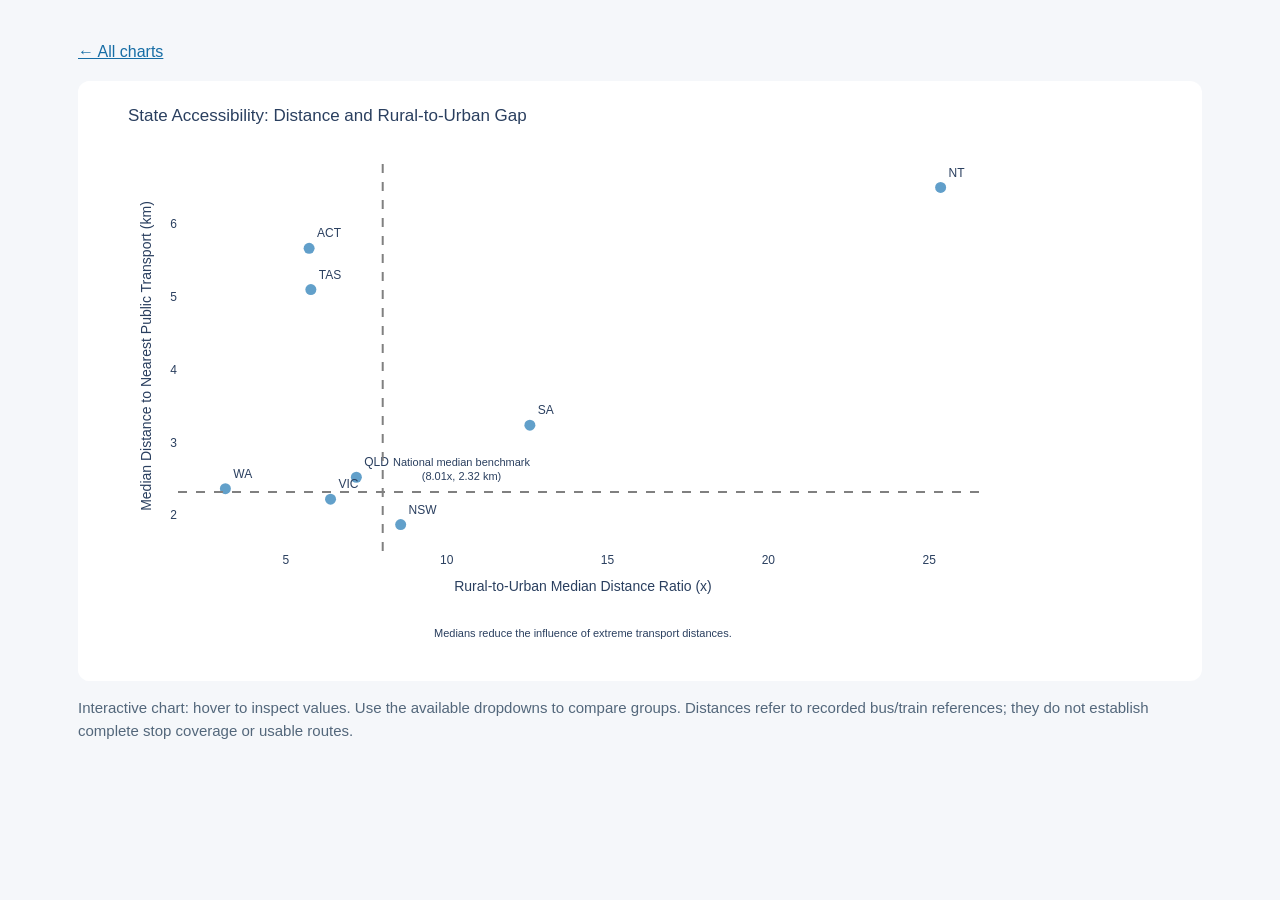
==== docs/charts/accessibility-scatter.html @ 6d8f4929 "Publish education services analysis and interactive charts" ====
<!doctype html><html lang="en"><head><meta charset="utf-8"><meta name="viewport" content="width=device-width,initial-scale=1"><title>State Accessibility: Distance and Rural-to-Urban Gap</title><link rel="stylesheet" href="../assets/style.css"></head><body><main><a class="back" href="../index.html">← All charts</a><div class="chart"><div style="height:600px; width:1000px;">                        <script>window.PlotlyConfig = {MathJaxConfig: 'local'};</script>
        <script charset="utf-8" src="../assets/plotly.min.js"></script>                <div id="chart-accessibility-scatter" class="plotly-graph-div" style="height:100%; width:100%;"></div>            <script>                window.PLOTLYENV=window.PLOTLYENV || {};                                if (document.getElementById("chart-accessibility-scatter")) {                    Plotly.newPlot(                        "chart-accessibility-scatter",                        [{"customdata":[[5.598661384284855,32.05470467044366],[1.72886558281608,14.818991274813202],[3.70512759419602,93.94276125212664],[2.375925177676379,17.092666178832708],[2.7467879865934455,34.57516685612354],[4.250491281127837,24.566379255124268],[2.054622297978275,13.1324042395245],[2.323943225661242,7.2570419828752595]],"hovertemplate":"\u003cb\u003e%{text}\u003c\u002fb\u003e\u003cbr\u003eRural\u002fUrban median distance: %{x:.2f}x\u003cbr\u003eState median distance: %{y:.2f} km\u003cbr\u003eUrban median: %{customdata[0]:.2f} km\u003cbr\u003eRural median: %{customdata[1]:.2f} km\u003cextra\u003e\u003c\u002fextra\u003e","marker":{"color":"#1f77b4","opacity":0.7,"size":11},"mode":"markers+text","text":["ACT","NSW","NT","QLD","SA","TAS","VIC","WA"],"textposition":"top right","x":[5.725423002080374,8.571511528776655,25.354797875054395,7.194109620720082,12.58749019759749,5.779656427999014,6.391639111697871,3.122727742546456],"y":[5.66989891655861,1.8705065362159883,6.507589477543437,2.521788123602661,3.2382762628538853,5.102298257608268,2.2199297421271664,2.3642799251367133],"type":"scatter"}],                        {"annotations":[{"bgcolor":"white","font":{"size":11},"showarrow":false,"text":"National median benchmark\u003cbr\u003e(8.01x, 2.32 km)","x":8.013012361041234,"xanchor":"left","xshift":8,"y":2.31853323426257,"yanchor":"bottom","yshift":8},{"font":{"size":11},"showarrow":false,"text":"Medians reduce the influence of extreme transport distances.","x":0.5,"xref":"paper","y":-0.23,"yref":"paper"}],"height":600,"margin":{"b":130,"l":100,"r":90,"t":80},"shapes":[{"line":{"color":"gray","dash":"dash"},"type":"line","x0":8.013012361041234,"x1":8.013012361041234,"xref":"x","y0":0,"y1":1,"yref":"y domain"},{"line":{"color":"gray","dash":"dash"},"type":"line","x0":0,"x1":1,"xref":"x domain","y0":2.31853323426257,"y1":2.31853323426257,"yref":"y"}],"showlegend":false,"template":{"data":{"barpolar":[{"marker":{"line":{"color":"white","width":0.5},"pattern":{"fillmode":"overlay","size":10,"solidity":0.2}},"type":"barpolar"}],"bar":[{"error_x":{"color":"#2a3f5f"},"error_y":{"color":"#2a3f5f"},"marker":{"line":{"color":"white","width":0.5},"pattern":{"fillmode":"overlay","size":10,"solidity":0.2}},"type":"bar"}],"carpet":[{"aaxis":{"endlinecolor":"#2a3f5f","gridcolor":"#C8D4E3","linecolor":"#C8D4E3","minorgridcolor":"#C8D4E3","startlinecolor":"#2a3f5f"},"baxis":{"endlinecolor":"#2a3f5f","gridcolor":"#C8D4E3","linecolor":"#C8D4E3","minorgridcolor":"#C8D4E3","startlinecolor":"#2a3f5f"},"type":"carpet"}],"choropleth":[{"colorbar":{"outlinewidth":0,"ticks":""},"type":"choropleth"}],"contourcarpet":[{"colorbar":{"outlinewidth":0,"ticks":""},"type":"contourcarpet"}],"contour":[{"colorbar":{"outlinewidth":0,"ticks":""},"colorscale":[[0,"#0d0887"],[0.1111111111111111,"#46039f"],[0.2222222222222222,"#7201a8"],[0.3333333333333333,"#9c179e"],[0.4444444444444444,"#bd3786"],[0.5555555555555556,"#d8576b"],[0.6666666666666666,"#ed7953"],[0.7777777777777778,"#fb9f3a"],[0.8888888888888888,"#fdca26"],[1,"#f0f921"]],"type":"contour"}],"heatmap":[{"colorbar":{"outlinewidth":0,"ticks":""},"colorscale":[[0,"#0d0887"],[0.1111111111111111,"#46039f"],[0.2222222222222222,"#7201a8"],[0.3333333333333333,"#9c179e"],[0.4444444444444444,"#bd3786"],[0.5555555555555556,"#d8576b"],[0.6666666666666666,"#ed7953"],[0.7777777777777778,"#fb9f3a"],[0.8888888888888888,"#fdca26"],[1,"#f0f921"]],"type":"heatmap"}],"histogram2dcontour":[{"colorbar":{"outlinewidth":0,"ticks":""},"colorscale":[[0,"#0d0887"],[0.1111111111111111,"#46039f"],[0.2222222222222222,"#7201a8"],[0.3333333333333333,"#9c179e"],[0.4444444444444444,"#bd3786"],[0.5555555555555556,"#d8576b"],[0.6666666666666666,"#ed7953"],[0.7777777777777778,"#fb9f3a"],[0.8888888888888888,"#fdca26"],[1,"#f0f921"]],"type":"histogram2dcontour"}],"histogram2d":[{"colorbar":{"outlinewidth":0,"ticks":""},"colorscale":[[0,"#0d0887"],[0.1111111111111111,"#46039f"],[0.2222222222222222,"#7201a8"],[0.3333333333333333,"#9c179e"],[0.4444444444444444,"#bd3786"],[0.5555555555555556,"#d8576b"],[0.6666666666666666,"#ed7953"],[0.7777777777777778,"#fb9f3a"],[0.8888888888888888,"#fdca26"],[1,"#f0f921"]],"type":"histogram2d"}],"histogram":[{"marker":{"pattern":{"fillmode":"overlay","size":10,"solidity":0.2}},"type":"histogram"}],"mesh3d":[{"colorbar":{"outlinewidth":0,"ticks":""},"type":"mesh3d"}],"parcoords":[{"line":{"colorbar":{"outlinewidth":0,"ticks":""}},"type":"parcoords"}],"pie":[{"automargin":true,"type":"pie"}],"scatter3d":[{"line":{"colorbar":{"outlinewidth":0,"ticks":""}},"marker":{"colorbar":{"outlinewidth":0,"ticks":""}},"type":"scatter3d"}],"scattercarpet":[{"marker":{"colorbar":{"outlinewidth":0,"ticks":""}},"type":"scattercarpet"}],"scattergeo":[{"marker":{"colorbar":{"outlinewidth":0,"ticks":""}},"type":"scattergeo"}],"scattergl":[{"marker":{"colorbar":{"outlinewidth":0,"ticks":""}},"type":"scattergl"}],"scattermap":[{"marker":{"colorbar":{"outlinewidth":0,"ticks":""}},"type":"scattermap"}],"scatterpolargl":[{"marker":{"colorbar":{"outlinewidth":0,"ticks":""}},"type":"scatterpolargl"}],"scatterpolar":[{"marker":{"colorbar":{"outlinewidth":0,"ticks":""}},"type":"scatterpolar"}],"scatter":[{"fillpattern":{"fillmode":"overlay","size":10,"solidity":0.2},"type":"scatter"}],"scatterternary":[{"marker":{"colorbar":{"outlinewidth":0,"ticks":""}},"type":"scatterternary"}],"surface":[{"colorbar":{"outlinewidth":0,"ticks":""},"colorscale":[[0,"#0d0887"],[0.1111111111111111,"#46039f"],[0.2222222222222222,"#7201a8"],[0.3333333333333333,"#9c179e"],[0.4444444444444444,"#bd3786"],[0.5555555555555556,"#d8576b"],[0.6666666666666666,"#ed7953"],[0.7777777777777778,"#fb9f3a"],[0.8888888888888888,"#fdca26"],[1,"#f0f921"]],"type":"surface"}],"table":[{"cells":{"fill":{"color":"#EBF0F8"},"line":{"color":"white"}},"header":{"fill":{"color":"#C8D4E3"},"line":{"color":"white"}},"type":"table"}]},"layout":{"annotationdefaults":{"arrowcolor":"#2a3f5f","arrowhead":0,"arrowwidth":1},"autotypenumbers":"strict","coloraxis":{"colorbar":{"outlinewidth":0,"ticks":""}},"colorscale":{"diverging":[[0,"#8e0152"],[0.1,"#c51b7d"],[0.2,"#de77ae"],[0.3,"#f1b6da"],[0.4,"#fde0ef"],[0.5,"#f7f7f7"],[0.6,"#e6f5d0"],[0.7,"#b8e186"],[0.8,"#7fbc41"],[0.9,"#4d9221"],[1,"#276419"]],"sequential":[[0,"#0d0887"],[0.1111111111111111,"#46039f"],[0.2222222222222222,"#7201a8"],[0.3333333333333333,"#9c179e"],[0.4444444444444444,"#bd3786"],[0.5555555555555556,"#d8576b"],[0.6666666666666666,"#ed7953"],[0.7777777777777778,"#fb9f3a"],[0.8888888888888888,"#fdca26"],[1,"#f0f921"]],"sequentialminus":[[0,"#0d0887"],[0.1111111111111111,"#46039f"],[0.2222222222222222,"#7201a8"],[0.3333333333333333,"#9c179e"],[0.4444444444444444,"#bd3786"],[0.5555555555555556,"#d8576b"],[0.6666666666666666,"#ed7953"],[0.7777777777777778,"#fb9f3a"],[0.8888888888888888,"#fdca26"],[1,"#f0f921"]]},"colorway":["#636efa","#EF553B","#00cc96","#ab63fa","#FFA15A","#19d3f3","#FF6692","#B6E880","#FF97FF","#FECB52"],"font":{"color":"#2a3f5f"},"geo":{"bgcolor":"white","lakecolor":"white","landcolor":"white","showlakes":true,"showland":true,"subunitcolor":"#C8D4E3"},"hoverlabel":{"align":"left"},"hovermode":"closest","paper_bgcolor":"white","plot_bgcolor":"white","polar":{"angularaxis":{"gridcolor":"#EBF0F8","linecolor":"#EBF0F8","ticks":""},"bgcolor":"white","radialaxis":{"gridcolor":"#EBF0F8","linecolor":"#EBF0F8","ticks":""}},"scene":{"xaxis":{"backgroundcolor":"white","gridcolor":"#DFE8F3","gridwidth":2,"linecolor":"#EBF0F8","showbackground":true,"ticks":"","zerolinecolor":"#EBF0F8"},"yaxis":{"backgroundcolor":"white","gridcolor":"#DFE8F3","gridwidth":2,"linecolor":"#EBF0F8","showbackground":true,"ticks":"","zerolinecolor":"#EBF0F8"},"zaxis":{"backgroundcolor":"white","gridcolor":"#DFE8F3","gridwidth":2,"linecolor":"#EBF0F8","showbackground":true,"ticks":"","zerolinecolor":"#EBF0F8"}},"shapedefaults":{"line":{"color":"#2a3f5f"}},"ternary":{"aaxis":{"gridcolor":"#DFE8F3","linecolor":"#A2B1C6","ticks":""},"baxis":{"gridcolor":"#DFE8F3","linecolor":"#A2B1C6","ticks":""},"bgcolor":"white","caxis":{"gridcolor":"#DFE8F3","linecolor":"#A2B1C6","ticks":""}},"title":{"x":0.05},"xaxis":{"automargin":true,"gridcolor":"#EBF0F8","linecolor":"#EBF0F8","ticks":"","title":{"standoff":15},"zerolinecolor":"#EBF0F8","zerolinewidth":2},"yaxis":{"automargin":true,"gridcolor":"#EBF0F8","linecolor":"#EBF0F8","ticks":"","title":{"standoff":15},"zerolinecolor":"#EBF0F8","zerolinewidth":2}}},"title":{"text":"State Accessibility: Distance and Rural-to-Urban Gap"},"width":1000,"xaxis":{"showgrid":false,"title":{"text":"Rural-to-Urban Median Distance Ratio (x)"},"zeroline":false},"yaxis":{"showgrid":false,"title":{"text":"Median Distance to Nearest Public Transport (km)"},"zeroline":false}},                        {"responsive": true}                    )                };            </script>        </div></div><p class="note">Interactive chart: hover to inspect values. Use the available dropdowns to compare groups. Distances refer to recorded bus/train references; they do not establish complete stop coverage or usable routes.</p></main></body></html>
---- docs/assets/style.css ----
*{box-sizing:border-box}body{margin:0;background:#f5f7fa;color:#172b40;font-family:Arial,sans-serif;line-height:1.55}main{max-width:1180px;margin:0 auto;padding:40px 28px}h1{font-size:32px;line-height:1.2}h2{font-size:22px}a{color:#166da5}header{margin-bottom:32px}.eyebrow{color:#526b80;font-size:13px;letter-spacing:.08em;text-transform:uppercase}.cards{display:grid;grid-template-columns:repeat(auto-fit,minmax(290px,1fr));gap:20px}.card,.figure{background:white;border:1px solid #dce3eb;border-radius:12px;padding:24px}.card a{font-size:19px;font-weight:bold;text-decoration:none}.card p,.note{color:#53677b;font-size:15px}.figure{margin-bottom:24px;overflow:auto}.figure img{display:block;max-width:100%;height:auto;margin:auto}.chart{background:white;overflow-x:auto;border-radius:12px}.back{display:inline-block;margin-bottom:16px}footer{margin-top:36px;font-size:13px;color:#607183}button{cursor:pointer}
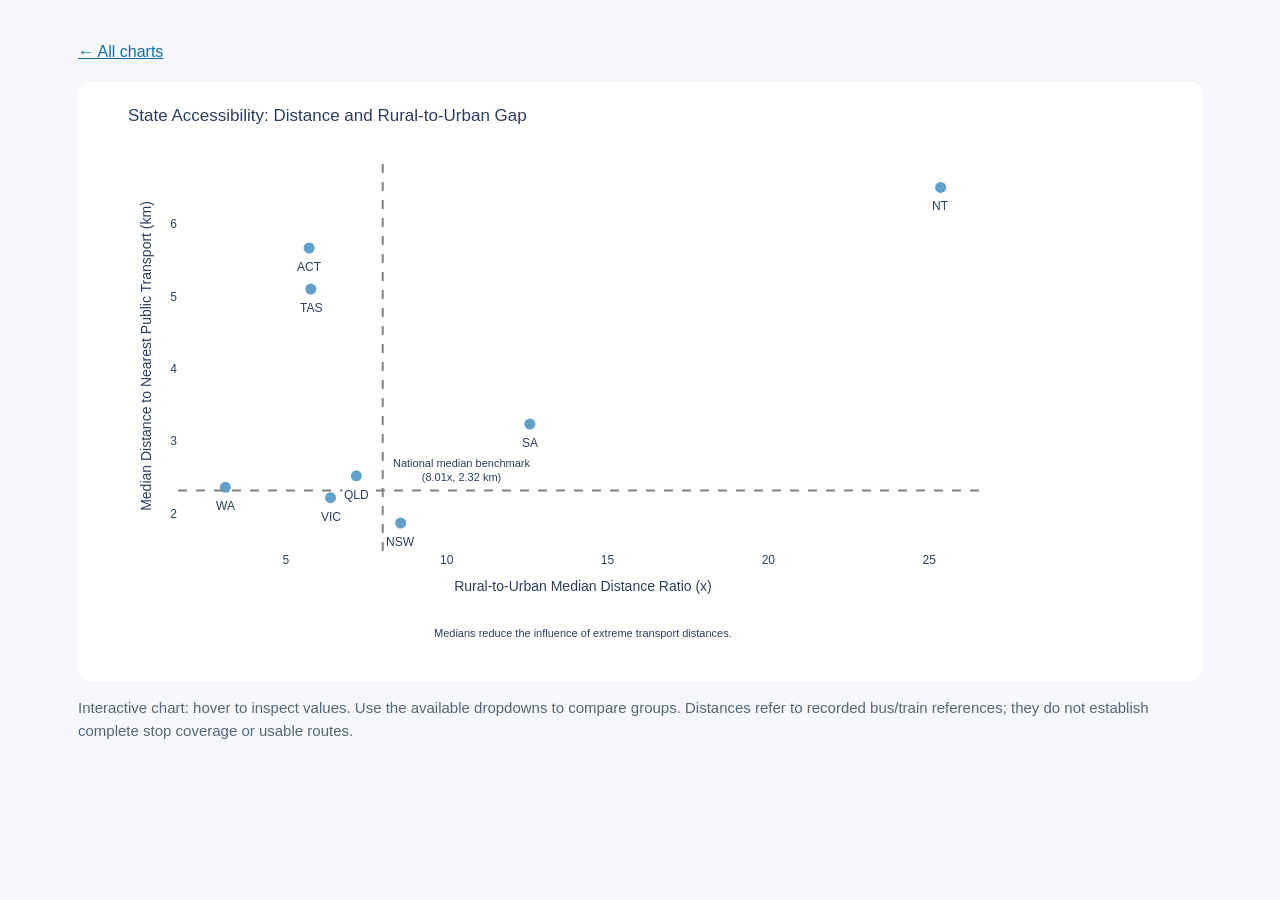
==== commit 6bc786c0: "Place accessibility state labels below markers" ====
--- a/docs/charts/accessibility-scatter.html
+++ b/docs/charts/accessibility-scatter.html
@@ -1,2 +1,2 @@
 <!doctype html><html lang="en"><head><meta charset="utf-8"><meta name="viewport" content="width=device-width,initial-scale=1"><title>State Accessibility: Distance and Rural-to-Urban Gap</title><link rel="stylesheet" href="../assets/style.css"></head><body><main><a class="back" href="../index.html">← All charts</a><div class="chart"><div style="height:600px; width:1000px;">                        <script>window.PlotlyConfig = {MathJaxConfig: 'local'};</script>
-        <script charset="utf-8" src="../assets/plotly.min.js"></script>                <div id="chart-accessibility-scatter" class="plotly-graph-div" style="height:100%; width:100%;"></div>            <script>                window.PLOTLYENV=window.PLOTLYENV || {};                                if (document.getElementById("chart-accessibility-scatter")) {                    Plotly.newPlot(                        "chart-accessibility-scatter",                        [{"customdata":[[5.598661384284855,32.05470467044366],[1.72886558281608,14.818991274813202],[3.70512759419602,93.94276125212664],[2.375925177676379,17.092666178832708],[2.7467879865934455,34.57516685612354],[4.250491281127837,24.566379255124268],[2.054622297978275,13.1324042395245],[2.323943225661242,7.2570419828752595]],"hovertemplate":"\u003cb\u003e%{text}\u003c\u002fb\u003e\u003cbr\u003eRural\u002fUrban median distance: %{x:.2f}x\u003cbr\u003eState median distance: %{y:.2f} km\u003cbr\u003eUrban median: %{customdata[0]:.2f} km\u003cbr\u003eRural median: %{customdata[1]:.2f} km\u003cextra\u003e\u003c\u002fextra\u003e","marker":{"color":"#1f77b4","opacity":0.7,"size":11},"mode":"markers+text","text":["ACT","NSW","NT","QLD","SA","TAS","VIC","WA"],"textposition":"top right","x":[5.725423002080374,8.571511528776655,25.354797875054395,7.194109620720082,12.58749019759749,5.779656427999014,6.391639111697871,3.122727742546456],"y":[5.66989891655861,1.8705065362159883,6.507589477543437,2.521788123602661,3.2382762628538853,5.102298257608268,2.2199297421271664,2.3642799251367133],"type":"scatter"}],                        {"annotations":[{"bgcolor":"white","font":{"size":11},"showarrow":false,"text":"National median benchmark\u003cbr\u003e(8.01x, 2.32 km)","x":8.013012361041234,"xanchor":"left","xshift":8,"y":2.31853323426257,"yanchor":"bottom","yshift":8},{"font":{"size":11},"showarrow":false,"text":"Medians reduce the influence of extreme transport distances.","x":0.5,"xref":"paper","y":-0.23,"yref":"paper"}],"height":600,"margin":{"b":130,"l":100,"r":90,"t":80},"shapes":[{"line":{"color":"gray","dash":"dash"},"type":"line","x0":8.013012361041234,"x1":8.013012361041234,"xref":"x","y0":0,"y1":1,"yref":"y domain"},{"line":{"color":"gray","dash":"dash"},"type":"line","x0":0,"x1":1,"xref":"x domain","y0":2.31853323426257,"y1":2.31853323426257,"yref":"y"}],"showlegend":false,"template":{"data":{"barpolar":[{"marker":{"line":{"color":"white","width":0.5},"pattern":{"fillmode":"overlay","size":10,"solidity":0.2}},"type":"barpolar"}],"bar":[{"error_x":{"color":"#2a3f5f"},"error_y":{"color":"#2a3f5f"},"marker":{"line":{"color":"white","width":0.5},"pattern":{"fillmode":"overlay","size":10,"solidity":0.2}},"type":"bar"}],"carpet":[{"aaxis":{"endlinecolor":"#2a3f5f","gridcolor":"#C8D4E3","linecolor":"#C8D4E3","minorgridcolor":"#C8D4E3","startlinecolor":"#2a3f5f"},"baxis":{"endlinecolor":"#2a3f5f","gridcolor":"#C8D4E3","linecolor":"#C8D4E3","minorgridcolor":"#C8D4E3","startlinecolor":"#2a3f5f"},"type":"carpet"}],"choropleth":[{"colorbar":{"outlinewidth":0,"ticks":""},"type":"choropleth"}],"contourcarpet":[{"colorbar":{"outlinewidth":0,"ticks":""},"type":"contourcarpet"}],"contour":[{"colorbar":{"outlinewidth":0,"ticks":""},"colorscale":[[0,"#0d0887"],[0.1111111111111111,"#46039f"],[0.2222222222222222,"#7201a8"],[0.3333333333333333,"#9c179e"],[0.4444444444444444,"#bd3786"],[0.5555555555555556,"#d8576b"],[0.6666666666666666,"#ed7953"],[0.7777777777777778,"#fb9f3a"],[0.8888888888888888,"#fdca26"],[1,"#f0f921"]],"type":"contour"}],"heatmap":[{"colorbar":{"outlinewidth":0,"ticks":""},"colorscale":[[0,"#0d0887"],[0.1111111111111111,"#46039f"],[0.2222222222222222,"#7201a8"],[0.3333333333333333,"#9c179e"],[0.4444444444444444,"#bd3786"],[0.5555555555555556,"#d8576b"],[0.6666666666666666,"#ed7953"],[0.7777777777777778,"#fb9f3a"],[0.8888888888888888,"#fdca26"],[1,"#f0f921"]],"type":"heatmap"}],"histogram2dcontour":[{"colorbar":{"outlinewidth":0,"ticks":""},"colorscale":[[0,"#0d0887"],[0.1111111111111111,"#46039f"],[0.2222222222222222,"#7201a8"],[0.3333333333333333,"#9c179e"],[0.4444444444444444,"#bd3786"],[0.5555555555555556,"#d8576b"],[0.6666666666666666,"#ed7953"],[0.7777777777777778,"#fb9f3a"],[0.8888888888888888,"#fdca26"],[1,"#f0f921"]],"type":"histogram2dcontour"}],"histogram2d":[{"colorbar":{"outlinewidth":0,"ticks":""},"colorscale":[[0,"#0d0887"],[0.1111111111111111,"#46039f"],[0.2222222222222222,"#7201a8"],[0.3333333333333333,"#9c179e"],[0.4444444444444444,"#bd3786"],[0.5555555555555556,"#d8576b"],[0.6666666666666666,"#ed7953"],[0.7777777777777778,"#fb9f3a"],[0.8888888888888888,"#fdca26"],[1,"#f0f921"]],"type":"histogram2d"}],"histogram":[{"marker":{"pattern":{"fillmode":"overlay","size":10,"solidity":0.2}},"type":"histogram"}],"mesh3d":[{"colorbar":{"outlinewidth":0,"ticks":""},"type":"mesh3d"}],"parcoords":[{"line":{"colorbar":{"outlinewidth":0,"ticks":""}},"type":"parcoords"}],"pie":[{"automargin":true,"type":"pie"}],"scatter3d":[{"line":{"colorbar":{"outlinewidth":0,"ticks":""}},"marker":{"colorbar":{"outlinewidth":0,"ticks":""}},"type":"scatter3d"}],"scattercarpet":[{"marker":{"colorbar":{"outlinewidth":0,"ticks":""}},"type":"scattercarpet"}],"scattergeo":[{"marker":{"colorbar":{"outlinewidth":0,"ticks":""}},"type":"scattergeo"}],"scattergl":[{"marker":{"colorbar":{"outlinewidth":0,"ticks":""}},"type":"scattergl"}],"scattermap":[{"marker":{"colorbar":{"outlinewidth":0,"ticks":""}},"type":"scattermap"}],"scatterpolargl":[{"marker":{"colorbar":{"outlinewidth":0,"ticks":""}},"type":"scatterpolargl"}],"scatterpolar":[{"marker":{"colorbar":{"outlinewidth":0,"ticks":""}},"type":"scatterpolar"}],"scatter":[{"fillpattern":{"fillmode":"overlay","size":10,"solidity":0.2},"type":"scatter"}],"scatterternary":[{"marker":{"colorbar":{"outlinewidth":0,"ticks":""}},"type":"scatterternary"}],"surface":[{"colorbar":{"outlinewidth":0,"ticks":""},"colorscale":[[0,"#0d0887"],[0.1111111111111111,"#46039f"],[0.2222222222222222,"#7201a8"],[0.3333333333333333,"#9c179e"],[0.4444444444444444,"#bd3786"],[0.5555555555555556,"#d8576b"],[0.6666666666666666,"#ed7953"],[0.7777777777777778,"#fb9f3a"],[0.8888888888888888,"#fdca26"],[1,"#f0f921"]],"type":"surface"}],"table":[{"cells":{"fill":{"color":"#EBF0F8"},"line":{"color":"white"}},"header":{"fill":{"color":"#C8D4E3"},"line":{"color":"white"}},"type":"table"}]},"layout":{"annotationdefaults":{"arrowcolor":"#2a3f5f","arrowhead":0,"arrowwidth":1},"autotypenumbers":"strict","coloraxis":{"colorbar":{"outlinewidth":0,"ticks":""}},"colorscale":{"diverging":[[0,"#8e0152"],[0.1,"#c51b7d"],[0.2,"#de77ae"],[0.3,"#f1b6da"],[0.4,"#fde0ef"],[0.5,"#f7f7f7"],[0.6,"#e6f5d0"],[0.7,"#b8e186"],[0.8,"#7fbc41"],[0.9,"#4d9221"],[1,"#276419"]],"sequential":[[0,"#0d0887"],[0.1111111111111111,"#46039f"],[0.2222222222222222,"#7201a8"],[0.3333333333333333,"#9c179e"],[0.4444444444444444,"#bd3786"],[0.5555555555555556,"#d8576b"],[0.6666666666666666,"#ed7953"],[0.7777777777777778,"#fb9f3a"],[0.8888888888888888,"#fdca26"],[1,"#f0f921"]],"sequentialminus":[[0,"#0d0887"],[0.1111111111111111,"#46039f"],[0.2222222222222222,"#7201a8"],[0.3333333333333333,"#9c179e"],[0.4444444444444444,"#bd3786"],[0.5555555555555556,"#d8576b"],[0.6666666666666666,"#ed7953"],[0.7777777777777778,"#fb9f3a"],[0.8888888888888888,"#fdca26"],[1,"#f0f921"]]},"colorway":["#636efa","#EF553B","#00cc96","#ab63fa","#FFA15A","#19d3f3","#FF6692","#B6E880","#FF97FF","#FECB52"],"font":{"color":"#2a3f5f"},"geo":{"bgcolor":"white","lakecolor":"white","landcolor":"white","showlakes":true,"showland":true,"subunitcolor":"#C8D4E3"},"hoverlabel":{"align":"left"},"hovermode":"closest","paper_bgcolor":"white","plot_bgcolor":"white","polar":{"angularaxis":{"gridcolor":"#EBF0F8","linecolor":"#EBF0F8","ticks":""},"bgcolor":"white","radialaxis":{"gridcolor":"#EBF0F8","linecolor":"#EBF0F8","ticks":""}},"scene":{"xaxis":{"backgroundcolor":"white","gridcolor":"#DFE8F3","gridwidth":2,"linecolor":"#EBF0F8","showbackground":true,"ticks":"","zerolinecolor":"#EBF0F8"},"yaxis":{"backgroundcolor":"white","gridcolor":"#DFE8F3","gridwidth":2,"linecolor":"#EBF0F8","showbackground":true,"ticks":"","zerolinecolor":"#EBF0F8"},"zaxis":{"backgroundcolor":"white","gridcolor":"#DFE8F3","gridwidth":2,"linecolor":"#EBF0F8","showbackground":true,"ticks":"","zerolinecolor":"#EBF0F8"}},"shapedefaults":{"line":{"color":"#2a3f5f"}},"ternary":{"aaxis":{"gridcolor":"#DFE8F3","linecolor":"#A2B1C6","ticks":""},"baxis":{"gridcolor":"#DFE8F3","linecolor":"#A2B1C6","ticks":""},"bgcolor":"white","caxis":{"gridcolor":"#DFE8F3","linecolor":"#A2B1C6","ticks":""}},"title":{"x":0.05},"xaxis":{"automargin":true,"gridcolor":"#EBF0F8","linecolor":"#EBF0F8","ticks":"","title":{"standoff":15},"zerolinecolor":"#EBF0F8","zerolinewidth":2},"yaxis":{"automargin":true,"gridcolor":"#EBF0F8","linecolor":"#EBF0F8","ticks":"","title":{"standoff":15},"zerolinecolor":"#EBF0F8","zerolinewidth":2}}},"title":{"text":"State Accessibility: Distance and Rural-to-Urban Gap"},"width":1000,"xaxis":{"showgrid":false,"title":{"text":"Rural-to-Urban Median Distance Ratio (x)"},"zeroline":false},"yaxis":{"showgrid":false,"title":{"text":"Median Distance to Nearest Public Transport (km)"},"zeroline":false}},                        {"responsive": true}                    )                };            </script>        </div></div><p class="note">Interactive chart: hover to inspect values. Use the available dropdowns to compare groups. Distances refer to recorded bus/train references; they do not establish complete stop coverage or usable routes.</p></main></body></html>+        <script charset="utf-8" src="../assets/plotly.min.js"></script>                <div id="chart-accessibility-scatter" class="plotly-graph-div" style="height:100%; width:100%;"></div>            <script>                window.PLOTLYENV=window.PLOTLYENV || {};                                if (document.getElementById("chart-accessibility-scatter")) {                    Plotly.newPlot(                        "chart-accessibility-scatter",                        [{"customdata":[[5.598661384284855,32.05470467044366],[1.72886558281608,14.818991274813202],[3.70512759419602,93.94276125212664],[2.375925177676379,17.092666178832708],[2.7467879865934455,34.57516685612354],[4.250491281127837,24.566379255124268],[2.054622297978275,13.1324042395245],[2.323943225661242,7.2570419828752595]],"hovertemplate":"\u003cb\u003e%{text}\u003c\u002fb\u003e\u003cbr\u003eRural\u002fUrban median distance: %{x:.2f}x\u003cbr\u003eState median distance: %{y:.2f} km\u003cbr\u003eUrban median: %{customdata[0]:.2f} km\u003cbr\u003eRural median: %{customdata[1]:.2f} km\u003cextra\u003e\u003c\u002fextra\u003e","marker":{"color":"#1f77b4","opacity":0.7,"size":11},"mode":"markers","text":["ACT","NSW","NT","QLD","SA","TAS","VIC","WA"],"x":[5.725423002080374,8.571511528776655,25.354797875054395,7.194109620720082,12.58749019759749,5.779656427999014,6.391639111697871,3.122727742546456],"y":[5.66989891655861,1.8705065362159883,6.507589477543437,2.521788123602661,3.2382762628538853,5.102298257608268,2.2199297421271664,2.3642799251367133],"type":"scatter"}],                        {"annotations":[{"bgcolor":"white","font":{"size":11},"showarrow":false,"text":"National median benchmark\u003cbr\u003e(8.01x, 2.32 km)","x":8.013012361041234,"xanchor":"left","xshift":8,"y":2.31853323426257,"yanchor":"bottom","yshift":6},{"font":{"size":11},"showarrow":false,"text":"Medians reduce the influence of extreme transport distances.","x":0.5,"xref":"paper","y":-0.23,"yref":"paper"},{"bgcolor":"white","borderpad":1,"font":{"size":12},"showarrow":false,"text":"ACT","x":5.725423002080374,"xanchor":"center","y":5.66989891655861,"yanchor":"top","yshift":-10},{"bgcolor":"white","borderpad":1,"font":{"size":12},"showarrow":false,"text":"NSW","x":8.571511528776655,"xanchor":"center","y":1.8705065362159883,"yanchor":"top","yshift":-10},{"bgcolor":"white","borderpad":1,"font":{"size":12},"showarrow":false,"text":"NT","x":25.354797875054395,"xanchor":"center","y":6.507589477543437,"yanchor":"top","yshift":-10},{"bgcolor":"white","borderpad":1,"font":{"size":12},"showarrow":false,"text":"QLD","x":7.194109620720082,"xanchor":"center","y":2.521788123602661,"yanchor":"top","yshift":-10},{"bgcolor":"white","borderpad":1,"font":{"size":12},"showarrow":false,"text":"SA","x":12.58749019759749,"xanchor":"center","y":3.2382762628538853,"yanchor":"top","yshift":-10},{"bgcolor":"white","borderpad":1,"font":{"size":12},"showarrow":false,"text":"TAS","x":5.779656427999014,"xanchor":"center","y":5.102298257608268,"yanchor":"top","yshift":-10},{"bgcolor":"white","borderpad":1,"font":{"size":12},"showarrow":false,"text":"VIC","x":6.391639111697871,"xanchor":"center","y":2.2199297421271664,"yanchor":"top","yshift":-10},{"bgcolor":"white","borderpad":1,"font":{"size":12},"showarrow":false,"text":"WA","x":3.122727742546456,"xanchor":"center","y":2.3642799251367133,"yanchor":"top","yshift":-10}],"height":600,"margin":{"b":130,"l":100,"r":90,"t":80},"shapes":[{"line":{"color":"gray","dash":"dash"},"type":"line","x0":8.013012361041234,"x1":8.013012361041234,"xref":"x","y0":0,"y1":1,"yref":"y domain"},{"line":{"color":"gray","dash":"dash"},"type":"line","x0":0,"x1":1,"xref":"x domain","y0":2.31853323426257,"y1":2.31853323426257,"yref":"y"}],"showlegend":false,"template":{"data":{"barpolar":[{"marker":{"line":{"color":"white","width":0.5},"pattern":{"fillmode":"overlay","size":10,"solidity":0.2}},"type":"barpolar"}],"bar":[{"error_x":{"color":"#2a3f5f"},"error_y":{"color":"#2a3f5f"},"marker":{"line":{"color":"white","width":0.5},"pattern":{"fillmode":"overlay","size":10,"solidity":0.2}},"type":"bar"}],"carpet":[{"aaxis":{"endlinecolor":"#2a3f5f","gridcolor":"#C8D4E3","linecolor":"#C8D4E3","minorgridcolor":"#C8D4E3","startlinecolor":"#2a3f5f"},"baxis":{"endlinecolor":"#2a3f5f","gridcolor":"#C8D4E3","linecolor":"#C8D4E3","minorgridcolor":"#C8D4E3","startlinecolor":"#2a3f5f"},"type":"carpet"}],"choropleth":[{"colorbar":{"outlinewidth":0,"ticks":""},"type":"choropleth"}],"contourcarpet":[{"colorbar":{"outlinewidth":0,"ticks":""},"type":"contourcarpet"}],"contour":[{"colorbar":{"outlinewidth":0,"ticks":""},"colorscale":[[0,"#0d0887"],[0.1111111111111111,"#46039f"],[0.2222222222222222,"#7201a8"],[0.3333333333333333,"#9c179e"],[0.4444444444444444,"#bd3786"],[0.5555555555555556,"#d8576b"],[0.6666666666666666,"#ed7953"],[0.7777777777777778,"#fb9f3a"],[0.8888888888888888,"#fdca26"],[1,"#f0f921"]],"type":"contour"}],"heatmap":[{"colorbar":{"outlinewidth":0,"ticks":""},"colorscale":[[0,"#0d0887"],[0.1111111111111111,"#46039f"],[0.2222222222222222,"#7201a8"],[0.3333333333333333,"#9c179e"],[0.4444444444444444,"#bd3786"],[0.5555555555555556,"#d8576b"],[0.6666666666666666,"#ed7953"],[0.7777777777777778,"#fb9f3a"],[0.8888888888888888,"#fdca26"],[1,"#f0f921"]],"type":"heatmap"}],"histogram2dcontour":[{"colorbar":{"outlinewidth":0,"ticks":""},"colorscale":[[0,"#0d0887"],[0.1111111111111111,"#46039f"],[0.2222222222222222,"#7201a8"],[0.3333333333333333,"#9c179e"],[0.4444444444444444,"#bd3786"],[0.5555555555555556,"#d8576b"],[0.6666666666666666,"#ed7953"],[0.7777777777777778,"#fb9f3a"],[0.8888888888888888,"#fdca26"],[1,"#f0f921"]],"type":"histogram2dcontour"}],"histogram2d":[{"colorbar":{"outlinewidth":0,"ticks":""},"colorscale":[[0,"#0d0887"],[0.1111111111111111,"#46039f"],[0.2222222222222222,"#7201a8"],[0.3333333333333333,"#9c179e"],[0.4444444444444444,"#bd3786"],[0.5555555555555556,"#d8576b"],[0.6666666666666666,"#ed7953"],[0.7777777777777778,"#fb9f3a"],[0.8888888888888888,"#fdca26"],[1,"#f0f921"]],"type":"histogram2d"}],"histogram":[{"marker":{"pattern":{"fillmode":"overlay","size":10,"solidity":0.2}},"type":"histogram"}],"mesh3d":[{"colorbar":{"outlinewidth":0,"ticks":""},"type":"mesh3d"}],"parcoords":[{"line":{"colorbar":{"outlinewidth":0,"ticks":""}},"type":"parcoords"}],"pie":[{"automargin":true,"type":"pie"}],"scatter3d":[{"line":{"colorbar":{"outlinewidth":0,"ticks":""}},"marker":{"colorbar":{"outlinewidth":0,"ticks":""}},"type":"scatter3d"}],"scattercarpet":[{"marker":{"colorbar":{"outlinewidth":0,"ticks":""}},"type":"scattercarpet"}],"scattergeo":[{"marker":{"colorbar":{"outlinewidth":0,"ticks":""}},"type":"scattergeo"}],"scattergl":[{"marker":{"colorbar":{"outlinewidth":0,"ticks":""}},"type":"scattergl"}],"scattermap":[{"marker":{"colorbar":{"outlinewidth":0,"ticks":""}},"type":"scattermap"}],"scatterpolargl":[{"marker":{"colorbar":{"outlinewidth":0,"ticks":""}},"type":"scatterpolargl"}],"scatterpolar":[{"marker":{"colorbar":{"outlinewidth":0,"ticks":""}},"type":"scatterpolar"}],"scatter":[{"fillpattern":{"fillmode":"overlay","size":10,"solidity":0.2},"type":"scatter"}],"scatterternary":[{"marker":{"colorbar":{"outlinewidth":0,"ticks":""}},"type":"scatterternary"}],"surface":[{"colorbar":{"outlinewidth":0,"ticks":""},"colorscale":[[0,"#0d0887"],[0.1111111111111111,"#46039f"],[0.2222222222222222,"#7201a8"],[0.3333333333333333,"#9c179e"],[0.4444444444444444,"#bd3786"],[0.5555555555555556,"#d8576b"],[0.6666666666666666,"#ed7953"],[0.7777777777777778,"#fb9f3a"],[0.8888888888888888,"#fdca26"],[1,"#f0f921"]],"type":"surface"}],"table":[{"cells":{"fill":{"color":"#EBF0F8"},"line":{"color":"white"}},"header":{"fill":{"color":"#C8D4E3"},"line":{"color":"white"}},"type":"table"}]},"layout":{"annotationdefaults":{"arrowcolor":"#2a3f5f","arrowhead":0,"arrowwidth":1},"autotypenumbers":"strict","coloraxis":{"colorbar":{"outlinewidth":0,"ticks":""}},"colorscale":{"diverging":[[0,"#8e0152"],[0.1,"#c51b7d"],[0.2,"#de77ae"],[0.3,"#f1b6da"],[0.4,"#fde0ef"],[0.5,"#f7f7f7"],[0.6,"#e6f5d0"],[0.7,"#b8e186"],[0.8,"#7fbc41"],[0.9,"#4d9221"],[1,"#276419"]],"sequential":[[0,"#0d0887"],[0.1111111111111111,"#46039f"],[0.2222222222222222,"#7201a8"],[0.3333333333333333,"#9c179e"],[0.4444444444444444,"#bd3786"],[0.5555555555555556,"#d8576b"],[0.6666666666666666,"#ed7953"],[0.7777777777777778,"#fb9f3a"],[0.8888888888888888,"#fdca26"],[1,"#f0f921"]],"sequentialminus":[[0,"#0d0887"],[0.1111111111111111,"#46039f"],[0.2222222222222222,"#7201a8"],[0.3333333333333333,"#9c179e"],[0.4444444444444444,"#bd3786"],[0.5555555555555556,"#d8576b"],[0.6666666666666666,"#ed7953"],[0.7777777777777778,"#fb9f3a"],[0.8888888888888888,"#fdca26"],[1,"#f0f921"]]},"colorway":["#636efa","#EF553B","#00cc96","#ab63fa","#FFA15A","#19d3f3","#FF6692","#B6E880","#FF97FF","#FECB52"],"font":{"color":"#2a3f5f"},"geo":{"bgcolor":"white","lakecolor":"white","landcolor":"white","showlakes":true,"showland":true,"subunitcolor":"#C8D4E3"},"hoverlabel":{"align":"left"},"hovermode":"closest","paper_bgcolor":"white","plot_bgcolor":"white","polar":{"angularaxis":{"gridcolor":"#EBF0F8","linecolor":"#EBF0F8","ticks":""},"bgcolor":"white","radialaxis":{"gridcolor":"#EBF0F8","linecolor":"#EBF0F8","ticks":""}},"scene":{"xaxis":{"backgroundcolor":"white","gridcolor":"#DFE8F3","gridwidth":2,"linecolor":"#EBF0F8","showbackground":true,"ticks":"","zerolinecolor":"#EBF0F8"},"yaxis":{"backgroundcolor":"white","gridcolor":"#DFE8F3","gridwidth":2,"linecolor":"#EBF0F8","showbackground":true,"ticks":"","zerolinecolor":"#EBF0F8"},"zaxis":{"backgroundcolor":"white","gridcolor":"#DFE8F3","gridwidth":2,"linecolor":"#EBF0F8","showbackground":true,"ticks":"","zerolinecolor":"#EBF0F8"}},"shapedefaults":{"line":{"color":"#2a3f5f"}},"ternary":{"aaxis":{"gridcolor":"#DFE8F3","linecolor":"#A2B1C6","ticks":""},"baxis":{"gridcolor":"#DFE8F3","linecolor":"#A2B1C6","ticks":""},"bgcolor":"white","caxis":{"gridcolor":"#DFE8F3","linecolor":"#A2B1C6","ticks":""}},"title":{"x":0.05},"xaxis":{"automargin":true,"gridcolor":"#EBF0F8","linecolor":"#EBF0F8","ticks":"","title":{"standoff":15},"zerolinecolor":"#EBF0F8","zerolinewidth":2},"yaxis":{"automargin":true,"gridcolor":"#EBF0F8","linecolor":"#EBF0F8","ticks":"","title":{"standoff":15},"zerolinecolor":"#EBF0F8","zerolinewidth":2}}},"title":{"text":"State Accessibility: Distance and Rural-to-Urban Gap"},"width":1000,"xaxis":{"showgrid":false,"title":{"text":"Rural-to-Urban Median Distance Ratio (x)"},"zeroline":false},"yaxis":{"showgrid":false,"title":{"text":"Median Distance to Nearest Public Transport (km)"},"zeroline":false}},                        {"responsive": true}                    )                };            </script>        </div></div><p class="note">Interactive chart: hover to inspect values. Use the available dropdowns to compare groups. Distances refer to recorded bus/train references; they do not establish complete stop coverage or usable routes.</p></main></body></html>
